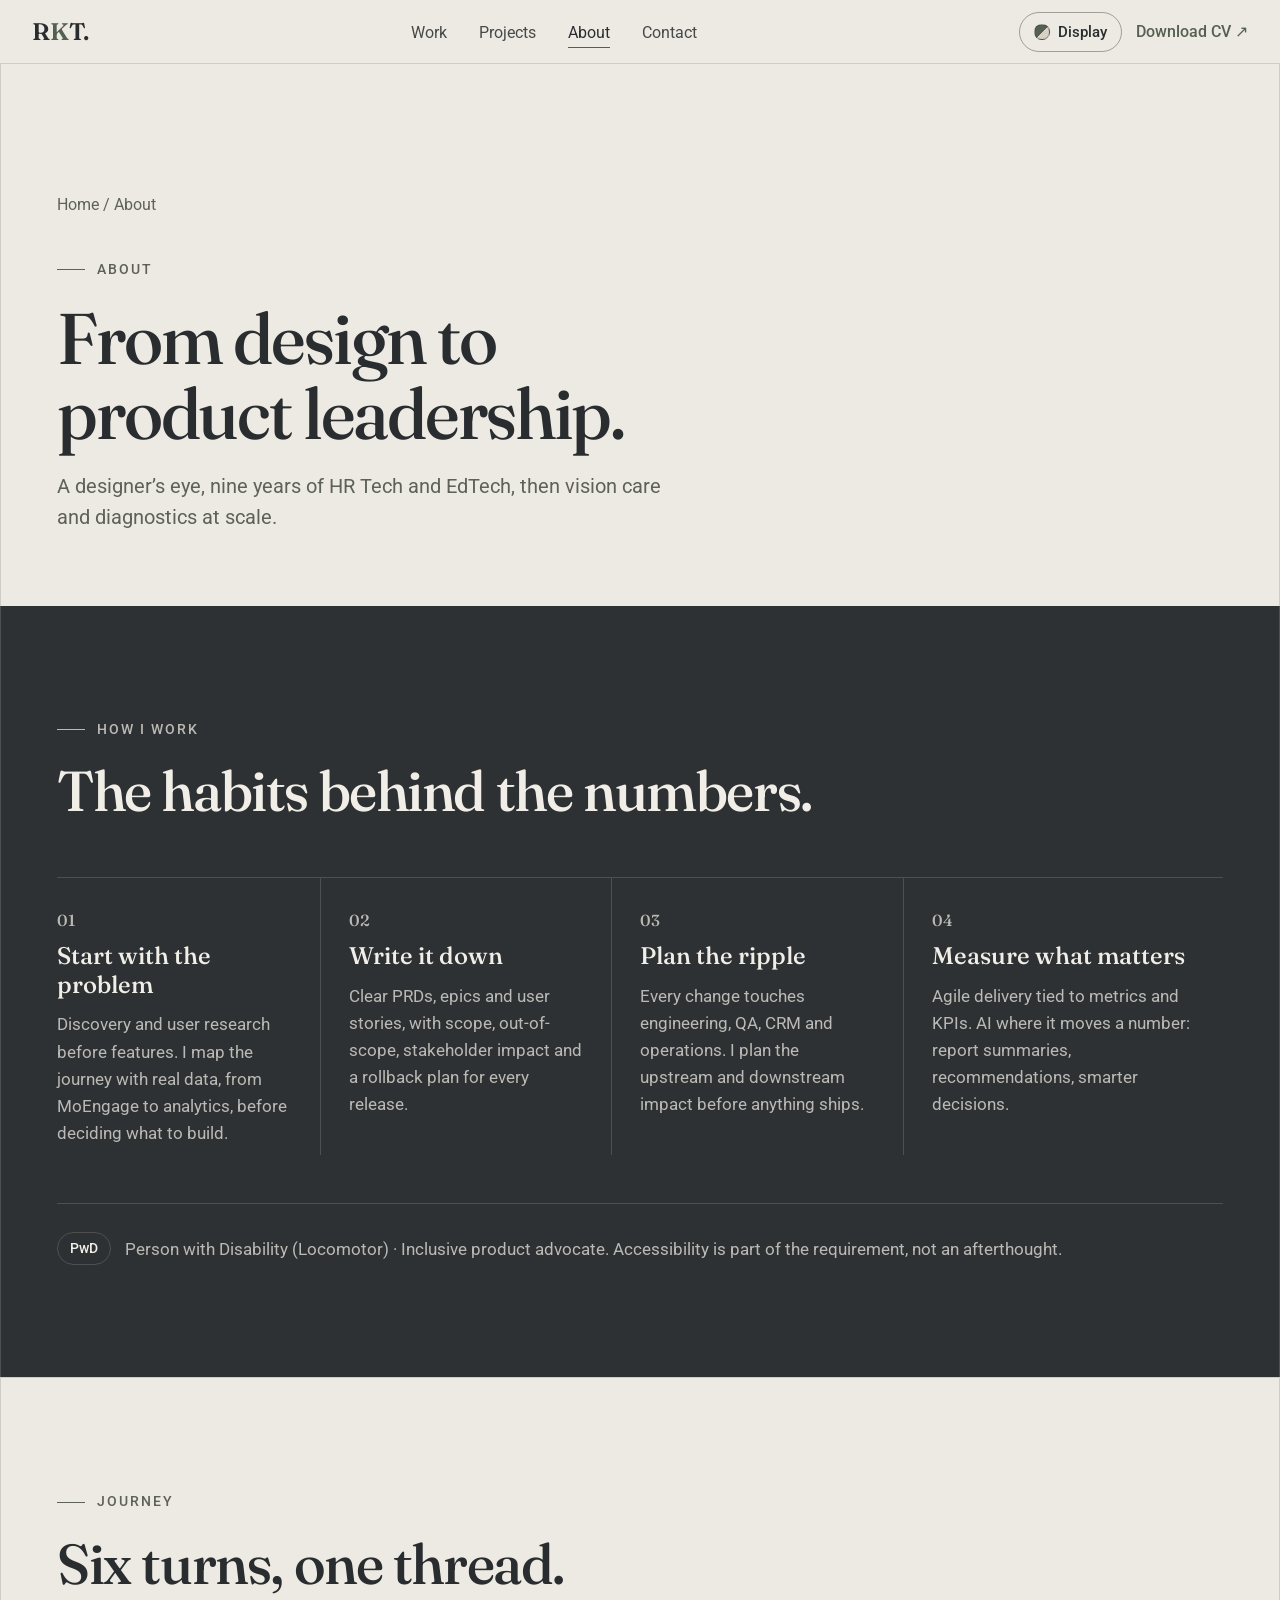
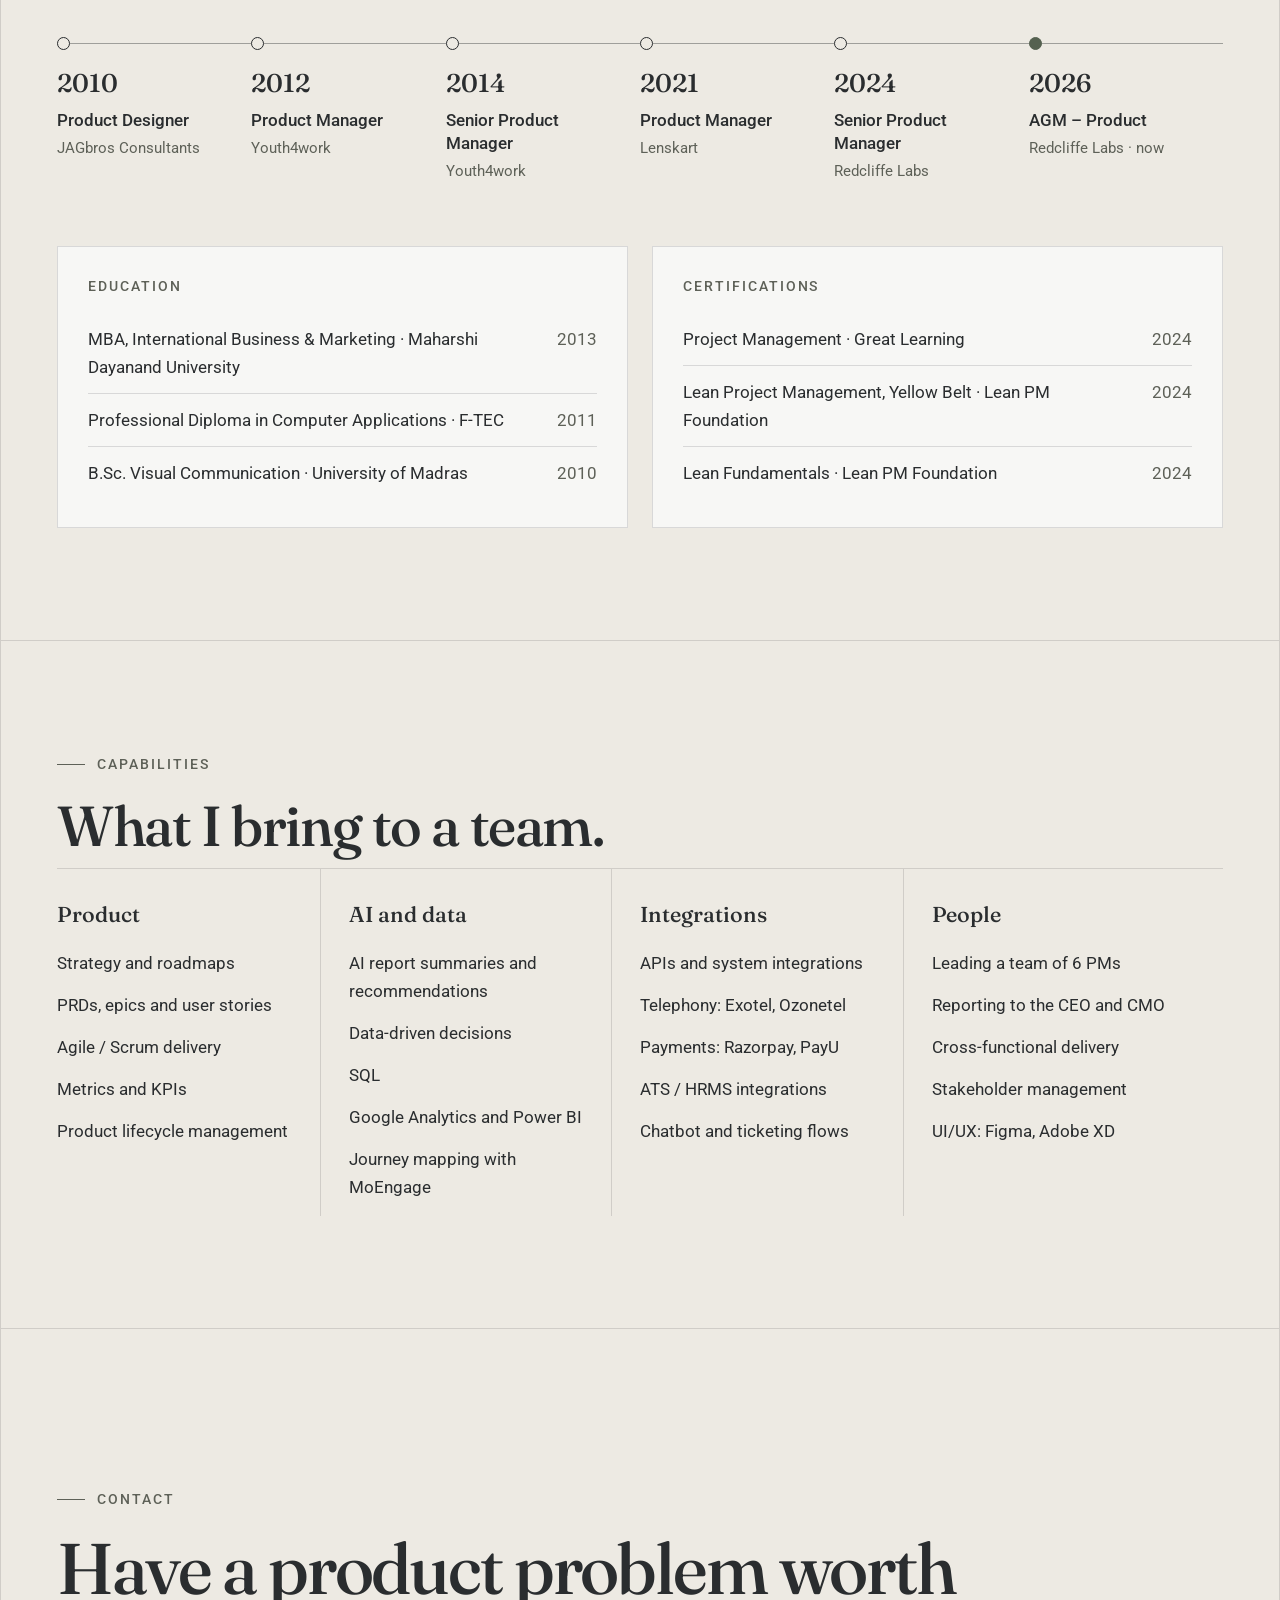
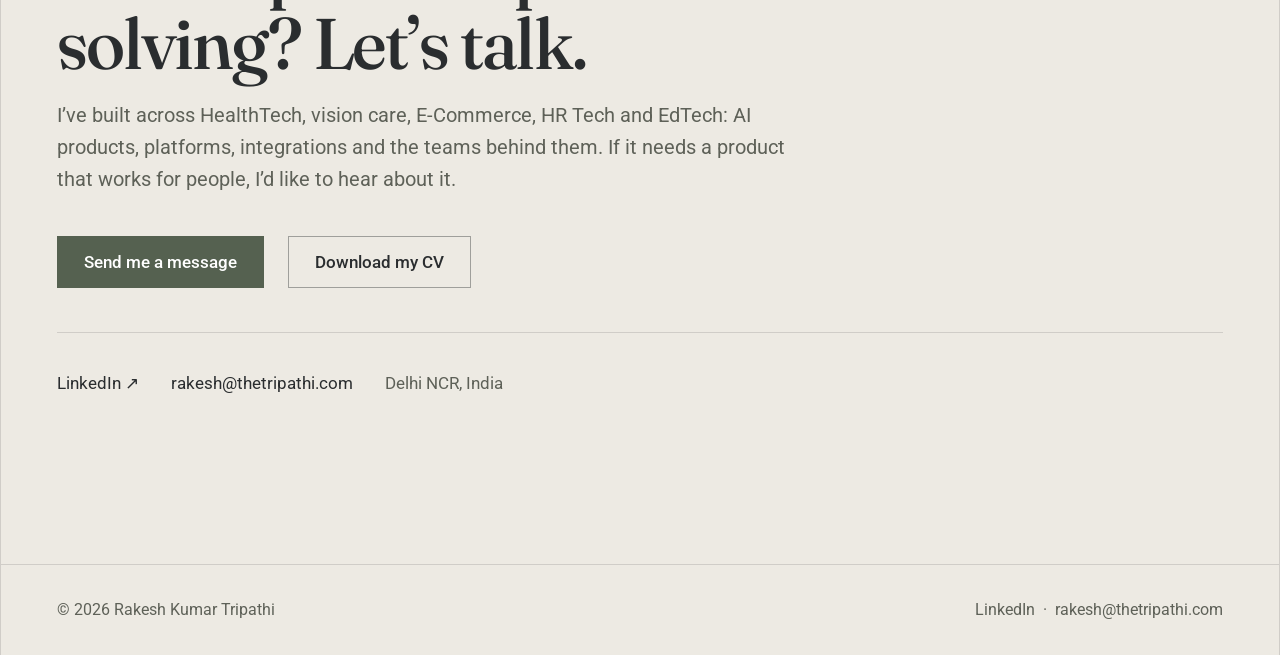
==== about/index.html @ 7df177f1 "Revamp site: new home, work, about, case studies, 404, share image, updated CV and events" ====
<!DOCTYPE html>
<html lang="en">
<head>
<meta charset="UTF-8">
<meta name="viewport" content="width=device-width, initial-scale=1.0, viewport-fit=cover">
<script>(function(){var d=document.documentElement,t='linen',s='m';try{if(!/(^|\.)thetripathi\.com$/.test(location.hostname)){var m=location.search.match(/[?&]theme=([a-z]+)/);t=(m&&m[1])||localStorage.getItem('rkt-theme')||t;}s=localStorage.getItem('rkt-text')||s;}catch(e){}d.setAttribute('data-theme',t);d.setAttribute('data-text',s);})();</script>
<title>About – journey, education and skills | Rakesh Kumar Tripathi</title>
<meta name="description" content="From product designer in 2010 to AGM – Product at Redcliffe Labs: how Rakesh Kumar Tripathi works, his journey, education, certifications and capabilities.">
<link rel="canonical" href="https://thetripathi.com/about/">
<meta name="robots" content="index, follow, max-snippet:-1, max-image-preview:large, max-video-preview:-1">
<link rel="sitemap" type="application/xml" href="/sitemap.xml">
<link rel="icon" href="/assets/img/favicon.svg" type="image/svg+xml">
<meta name="theme-color" content="#EDEAE3">
<meta property="og:type" content="profile">
<meta property="og:url" content="https://thetripathi.com/about/">
<meta property="og:site_name" content="Rakesh Kumar Tripathi">
<meta property="og:title" content="About – journey, education and skills | Rakesh Kumar Tripathi">
<meta property="og:description" content="From product designer in 2010 to AGM – Product at Redcliffe Labs: how Rakesh Kumar Tripathi works, his journey, education, certifications and capabilities.">
<meta property="og:image" content="https://thetripathi.com/assets/img/rakesh-tripathi-share.jpg">
<meta property="og:image:width" content="1200">
<meta property="og:image:height" content="630">
<meta property="og:image:alt" content="Rakesh Kumar Tripathi, AGM – Product at Redcliffe Labs. Complex problems, scalable products.">
<meta property="og:locale" content="en_IN">
<meta name="twitter:card" content="summary_large_image">
<meta name="twitter:title" content="About – journey, education and skills | Rakesh Kumar Tripathi">
<meta name="twitter:description" content="From product designer in 2010 to AGM – Product at Redcliffe Labs: how Rakesh Kumar Tripathi works, his journey, education, certifications and capabilities.">
<meta name="twitter:image" content="https://thetripathi.com/assets/img/rakesh-tripathi-share.jpg">
<script type="application/ld+json">
{
 "@context": "https://schema.org",
 "@graph": [
  {
   "@type": "ProfilePage",
   "url": "https://thetripathi.com/about/",
   "name": "About – Rakesh Kumar Tripathi",
   "mainEntity": {
    "@id": "https://thetripathi.com/#person"
   }
  },
  {
   "@type": "BreadcrumbList",
   "itemListElement": [
    {
     "@type": "ListItem",
     "position": 1,
     "name": "Home",
     "item": "https://thetripathi.com/"
    },
    {
     "@type": "ListItem",
     "position": 2,
     "name": "About",
     "item": "https://thetripathi.com/about/"
    }
   ]
  },
  {
   "@type": "Person",
   "@id": "https://thetripathi.com/#person",
   "name": "Rakesh Kumar Tripathi",
   "alternateName": "RKT",
   "url": "https://thetripathi.com/",
   "image": "https://thetripathi.com/assets/img/rakesh-tripathi-share.jpg",
   "jobTitle": "AGM - Product",
   "description": "AGM - Product with 16+ years building AI-powered products across HealthTech, MedTech, EdTech and E-Commerce.",
   "email": "rakesh@thetripathi.com",
   "nationality": "Indian",
   "worksFor": {
    "@type": "Organization",
    "name": "Redcliffe Labs",
    "url": "https://www.redcliffelabs.com"
   },
   "alumniOf": [
    {
     "@type": "Organization",
     "name": "Lenskart"
    },
    {
     "@type": "Organization",
     "name": "Youth4work"
    },
    {
     "@type": "Organization",
     "name": "JAGbros Consultants"
    },
    {
     "@type": "CollegeOrUniversity",
     "name": "Maharshi Dayanand University, Rohtak"
    },
    {
     "@type": "CollegeOrUniversity",
     "name": "University of Madras"
    }
   ],
   "sameAs": [
    "https://www.linkedin.com/in/thetripathi-rakesh/"
   ],
   "knowsAbout": [
    "Product Management",
    "Product Strategy",
    "HealthTech",
    "MedTech",
    "AI Products",
    "EdTech",
    "E-Commerce",
    "HR Tech",
    "Assessment Platforms",
    "CRM",
    "Telephony Integrations",
    "APIs and System Integrations",
    "Agile"
   ]
  }
 ]
}
</script>
<link rel="preconnect" href="https://fonts.googleapis.com">
<link rel="preconnect" href="https://fonts.gstatic.com" crossorigin>
<link href="https://fonts.googleapis.com/css2?family=Fraunces:opsz,wght@9..144,400;9..144,500;9..144,600&family=Roboto:wght@400;500&display=swap" rel="stylesheet">
<link rel="stylesheet" href="/assets/css/site.css">
<!-- Microsoft Clarity -->
<script>
  (function(c,l,a,r,i,t,y){c[a]=c[a]||function(){(c[a].q=c[a].q||[]).push(arguments)};
  t=l.createElement(r);t.async=1;t.src="https://www.clarity.ms/tag/"+i;
  y=l.getElementsByTagName(r)[0];y.parentNode.insertBefore(t,y);
  })(window,document,"clarity","script","w1kzer3l8j");
</script>
<!-- Google Analytics 4 -->
<script async src="https://www.googletagmanager.com/gtag/js?id=G-7L1ZDXTQH7"></script>
<script>
  window.dataLayer = window.dataLayer || [];
  function gtag(){dataLayer.push(arguments);}
  gtag('js', new Date());
  gtag('config', 'G-7L1ZDXTQH7', { site_version: 'v2' });
</script>
</head>
<body>
<a class="skip" href="#main">Skip to content</a>
<header class="nav"><div class="wrap">
  <a class="logo" href="/" aria-label="Rakesh Kumar Tripathi, home">R<span>K</span>T.</a>
  <nav aria-label="Main"><ul class="nav-links"><li><a href="/work/" data-nav="Work">Work</a></li><li><a href="/#projects" data-nav="Projects">Projects</a></li><li><a href="/about/" data-nav="About" aria-current="page">About</a></li><li><a href="#contact" data-nav="Contact">Contact</a></li></ul></nav>
  <div class="nav-right">
    <button type="button" class="disp-btn" id="disp-btn" aria-label="Display settings" aria-haspopup="dialog" aria-expanded="false" aria-controls="disp"><i aria-hidden="true"></i><span>Display</span></button>
    <button type="button" class="cv-link" data-open="cv">Download CV &#8599;</button>
    <button type="button" class="burger" id="burger" aria-label="Menu" aria-expanded="false" aria-controls="mnav"><span></span><span></span><span></span></button>
  </div>
</div></header>
<div class="disp" id="disp" role="dialog" aria-label="Display settings"><p class="dh">Colour theme</p><button type="button" class="topt" data-theme-pick="linen" aria-pressed="false" onclick="pickTheme('linen')"><span class="sw" aria-hidden="true" style="background:linear-gradient(90deg,#EDEAE3 0 25%,#D7D1C6 25% 50%,#8A937F 50% 75%,#3F4244 75%)"></span>Linen<em>recommended</em></button><button type="button" class="topt" data-theme-pick="ocean" aria-pressed="false" onclick="pickTheme('ocean')"><span class="sw" aria-hidden="true" style="background:linear-gradient(90deg,#D9D9D8 0 25%,#B1BBC8 25% 50%,#7C94B8 50% 75%,#2A4D88 75%)"></span>Ocean</button><button type="button" class="topt" data-theme-pick="cloud" aria-pressed="false" onclick="pickTheme('cloud')"><span class="sw" aria-hidden="true" style="background:linear-gradient(90deg,#E7E8E4 0 25%,#D3DFF2 25% 50%,#93A4C1 50% 75%,#18202B 75%)"></span>Cloud</button><button type="button" class="topt" data-theme-pick="holst" aria-pressed="false" onclick="pickTheme('holst')"><span class="sw" aria-hidden="true" style="background:linear-gradient(90deg,#F7F3EA 0 25%,#BDC9B8 25% 50%,#6D8C73 50% 75%,#314C3B 75%)"></span>Holst</button><button type="button" class="topt" data-theme-pick="classic" aria-pressed="false" onclick="pickTheme('classic')"><span class="sw" aria-hidden="true" style="background:linear-gradient(90deg,#F4F6FC 0 25%,#C9A84C 25% 50%,#1B3A8C 50% 75%,#0D1F4E 75%)"></span>Classic<em>old site</em></button><p class="dh">Text size</p><div class="seg" role="group" aria-label="Text size"><button type="button" class="a1" data-text-pick="m" aria-pressed="true" onclick="pickText('m')" aria-label="Standard text">A</button><button type="button" class="a2" data-text-pick="l" aria-pressed="false" onclick="pickText('l')" aria-label="Large text">A</button><button type="button" class="a3" data-text-pick="xl" aria-pressed="false" onclick="pickText('xl')" aria-label="Extra large text">A</button></div></div>
<div class="mnav" id="mnav"><a href="/work/" data-nav="Work (mobile)">Work</a><a href="/#projects" data-nav="Projects (mobile)">Projects</a><a href="/about/" data-nav="About (mobile)">About</a><a href="#contact" data-nav="Contact (mobile)">Contact</a><button type="button" class="cv-link" data-open="cv">Download CV &#8599;</button></div>
<main id="main">
<section class="page-head"><div class="wrap pad">
  <nav class="crumb" aria-label="Breadcrumb"><a href="/">Home</a> / About</nav>
  <div class="eyebrow" style="margin-top:40px">About</div><h1 class="display">From design to<br>product leadership.</h1>
  <p class="lede">A designer&rsquo;s eye, nine years of HR Tech and EdTech, then vision care and diagnostics at scale.</p>
</div></section>
<section class="how" aria-labelledby="how-h"><div class="wrap pad sec">
  <div class="eyebrow">How I work</div><h2 class="h2" id="how-h">The habits behind the numbers.</h2>
<div class="principles">
  <div class="principle reveal"><div class="n">01</div><h3>Start with the problem</h3><p>Discovery and user research before features. I map the journey with real data, from MoEngage to analytics, before deciding what to build.</p></div>
  <div class="principle reveal"><div class="n">02</div><h3>Write it down</h3><p>Clear PRDs, epics and user stories, with scope, out-of-scope, stakeholder impact and a rollback plan for every release.</p></div>
  <div class="principle reveal"><div class="n">03</div><h3>Plan the ripple</h3><p>Every change touches engineering, QA, CRM and operations. I plan the upstream and downstream impact before anything ships.</p></div>
  <div class="principle reveal"><div class="n">04</div><h3>Measure what matters</h3><p>Agile delivery tied to metrics and KPIs. AI where it moves a number: report summaries, recommendations, smarter decisions.</p></div>
</div>
<div class="how-note"><span class="pill">PwD</span>Person with Disability (Locomotor) &middot; Inclusive product advocate. Accessibility is part of the requirement, not an afterthought.</div>
</div></section>
<section id="journey" aria-labelledby="journey-h"><div class="wrap pad sec">
  <div class="eyebrow">Journey</div><h2 class="h2" id="journey-h" style="margin-bottom:40px">Six turns, one thread.</h2>
  <ol class="timeline">
    <li class="stop reveal"><div class="yr">2010</div><h3>Product Designer</h3><p>JAGbros Consultants</p></li>
    <li class="stop reveal"><div class="yr">2012</div><h3>Product Manager</h3><p>Youth4work</p></li>
    <li class="stop reveal"><div class="yr">2014</div><h3>Senior Product Manager</h3><p>Youth4work</p></li>
    <li class="stop reveal"><div class="yr">2021</div><h3>Product Manager</h3><p>Lenskart</p></li>
    <li class="stop reveal"><div class="yr">2024</div><h3>Senior Product Manager</h3><p>Redcliffe Labs</p></li>
    <li class="stop now reveal"><div class="yr">2026</div><h3>AGM &ndash; Product</h3><p>Redcliffe Labs &middot; now</p></li>
  </ol>
  <div class="learn">
    <div class="learn-box reveal"><h3>Education</h3><ul><li>MBA, International Business &amp; Marketing &middot; Maharshi Dayanand University<span>2013</span></li><li>Professional Diploma in Computer Applications &middot; F-TEC<span>2011</span></li><li>B.Sc. Visual Communication &middot; University of Madras<span>2010</span></li></ul></div>
    <div class="learn-box reveal"><h3>Certifications</h3><ul><li>Project Management &middot; Great Learning<span>2024</span></li><li>Lean Project Management, Yellow Belt &middot; Lean PM Foundation<span>2024</span></li><li>Lean Fundamentals &middot; Lean PM Foundation<span>2024</span></li></ul></div>
  </div>
</div></section>
<section id="capabilities" aria-labelledby="caps-h"><div class="wrap pad sec">
  <div class="eyebrow">Capabilities</div><h2 class="h2" id="caps-h">What I bring to a team.</h2>
  <div class="caps">
    <div class="capg reveal"><h3>Product</h3><ul><li>Strategy and roadmaps</li><li>PRDs, epics and user stories</li><li>Agile / Scrum delivery</li><li>Metrics and KPIs</li><li>Product lifecycle management</li></ul></div>
    <div class="capg reveal"><h3>AI and data</h3><ul><li>AI report summaries and recommendations</li><li>Data-driven decisions</li><li>SQL</li><li>Google Analytics and Power BI</li><li>Journey mapping with MoEngage</li></ul></div>
    <div class="capg reveal"><h3>Integrations</h3><ul><li>APIs and system integrations</li><li>Telephony: Exotel, Ozonetel</li><li>Payments: Razorpay, PayU</li><li>ATS / HRMS integrations</li><li>Chatbot and ticketing flows</li></ul></div>
    <div class="capg reveal"><h3>People</h3><ul><li>Leading a team of 6 PMs</li><li>Reporting to the CEO and CMO</li><li>Cross-functional delivery</li><li>Stakeholder management</li><li>UI/UX: Figma, Adobe XD</li></ul></div>
  </div>
</div></section>
<section id="contact" class="contact fold" aria-labelledby="contact-h"><div class="wrap pad sec">
  <div class="eyebrow">Contact</div>
  <h2 class="big" id="contact-h">Have a product problem worth solving? Let&rsquo;s talk.</h2>
  <p class="lede">I&rsquo;ve built across HealthTech, vision care, E-Commerce, HR Tech and EdTech: AI products, platforms, integrations and the teams behind them. If it needs a product that works for people, I&rsquo;d like to hear about it.</p>
  <div class="cta-row">
    <button type="button" class="btn btn-solid" data-open="contact">Send me a message</button>
    <button type="button" class="btn" data-open="cv">Download my CV</button>
  </div>
  <div class="contact-links">
    <a href="https://www.linkedin.com/in/thetripathi-rakesh/" target="_blank" rel="noopener" data-track="social_click|engagement|LinkedIn">LinkedIn &#8599;</a>
    <a href="mailto:rakesh@thetripathi.com" data-track="social_click|engagement|Email">rakesh@thetripathi.com</a>
    <span style="color:var(--muted);padding:8px 0">Delhi NCR, India</span>
  </div>
</div></section>
</main>
<footer class="foot"><div class="wrap pad">
  <span>&copy; <span data-year>2026</span> Rakesh Kumar Tripathi</span>
  <span><a href="https://www.linkedin.com/in/thetripathi-rakesh/" target="_blank" rel="noopener" data-track="social_click|engagement|LinkedIn">LinkedIn</a> &nbsp;·&nbsp; <a href="mailto:rakesh@thetripathi.com" data-track="social_click|engagement|Email">rakesh@thetripathi.com</a></span>
</div></footer>
<script src="/assets/js/site.js" defer></script>
</body>
</html>
---- assets/css/site.css ----
/* thetripathi.com · revamp 2026-11 (round 3) · one stylesheet for every page.
   Type scale follows big product sites: 18px body, huge headlines, nothing smaller than 14px.
   Themes: linen (default) · ocean · cloud · holst · classic. Text size: data-text="m|l|xl". */

html[data-theme="linen"],html:not([data-theme]){--bg:#EDEAE3;--surface:#F7F7F5;--panel:#D7D1C6;--ink:#2A2D2F;--muted:#5E6158;--line:rgba(42,45,47,.15);--line-strong:rgba(42,45,47,.4);--accent:#556150;--on-accent:#FFFFFF;--deep:#2E3133;--on-deep:#F1EEE7;--on-deep-muted:rgba(241,238,231,.72);--deep-line:rgba(241,238,231,.16);--tint:#3F4244;--tint-op:0;--gray:1}
html[data-theme="ocean"]{--bg:#EEF0F2;--surface:#FFFFFF;--panel:#B1BBC8;--ink:#1B2A44;--muted:#4F5E75;--line:rgba(27,42,68,.15);--line-strong:rgba(27,42,68,.4);--accent:#2A4D88;--on-accent:#FFFFFF;--deep:#1E3866;--on-deep:#EEF0F2;--on-deep-muted:rgba(238,240,242,.74);--deep-line:rgba(238,240,242,.18);--tint:#2A4D88;--tint-op:.38;--gray:.85}
html[data-theme="cloud"]{--bg:#E7E8E4;--surface:#F4F5F2;--panel:#D3DFF2;--ink:#18202B;--muted:#53575C;--line:rgba(24,32,43,.15);--line-strong:rgba(24,32,43,.4);--accent:#3D4F70;--on-accent:#FFFFFF;--deep:#18202B;--on-deep:#E7E8E4;--on-deep-muted:rgba(231,232,228,.72);--deep-line:rgba(231,232,228,.16);--tint:#93A4C1;--tint-op:.35;--gray:.8}
html[data-theme="holst"]{--bg:#F7F3EA;--surface:#FFFFFF;--panel:#BDC9B8;--ink:#22332A;--muted:#55635A;--line:rgba(34,51,42,.15);--line-strong:rgba(34,51,42,.4);--accent:#314C3B;--on-accent:#FFFFFF;--deep:#314C3B;--on-deep:#F7F3EA;--on-deep-muted:rgba(247,243,234,.74);--deep-line:rgba(247,243,234,.18);--tint:#4C6B55;--tint-op:.32;--gray:.85}
html[data-theme="classic"]{--bg:#F4F6FC;--surface:#FFFFFF;--panel:#D6DDEF;--ink:#1A2340;--muted:#55627F;--line:rgba(26,35,64,.14);--line-strong:rgba(26,35,64,.38);--accent:#1B3A8C;--on-accent:#FFFFFF;--deep:#0D1F4E;--on-deep:#F4F6FC;--on-deep-muted:rgba(244,246,252,.74);--deep-line:rgba(244,246,252,.16);--tint:#1B3A8C;--tint-op:0;--gray:0}

html{font-size:100%;scroll-behavior:smooth;-webkit-text-size-adjust:100%}
html[data-text="l"]{font-size:112.5%}
html[data-text="xl"]{font-size:125%}
*,*::before,*::after{box-sizing:border-box;margin:0;padding:0}
body{font:400 1.125rem/1.65 'Roboto',system-ui,sans-serif;background:var(--bg);color:var(--ink);-webkit-font-smoothing:antialiased;overflow-x:hidden}
img{max-width:100%;display:block}
a{color:inherit}
:focus-visible{outline:3px solid var(--accent);outline-offset:3px}
.sr{position:absolute!important;width:1px;height:1px;overflow:hidden;clip:rect(0 0 0 0);white-space:nowrap}
.skip{position:absolute;left:-999px;top:8px;background:var(--surface);color:var(--ink);padding:10px 14px;z-index:9999;font-weight:500}
.skip:focus{left:8px}
.wrap{max-width:1280px;margin:0 auto;border-left:1px solid var(--line);border-right:1px solid var(--line)}
.pad{padding-left:56px;padding-right:56px}
.eyebrow{display:flex;align-items:center;gap:12px;font-size:.875rem;font-weight:500;letter-spacing:.14em;text-transform:uppercase;color:var(--muted);margin-bottom:20px}
.eyebrow::before{content:'';width:28px;height:1px;background:currentColor}
.display{font:500 clamp(2.6rem,5.6vw,5rem)/1.04 'Fraunces',Georgia,serif;letter-spacing:-.03em}
.h2{font:500 clamp(2.2rem,4.4vw,3.8rem)/1.06 'Fraunces',Georgia,serif;letter-spacing:-.025em}
.lede{font-size:clamp(1.15rem,1.6vw,1.375rem);line-height:1.55;color:var(--muted);max-width:640px;margin-top:20px}
section{border-top:1px solid var(--line)}
section[id]{scroll-margin-top:64px}
.sec{padding-top:112px;padding-bottom:112px}

/* Page-by-page folds on larger screens: each showcase fills the screen and the page settles on it gently. */
@media (min-width:1025px) and (min-height:640px){
  html.snap{scroll-snap-type:y proximity}
  .fold{min-height:calc(100svh - 64px);display:flex;flex-direction:column;justify-content:center;scroll-snap-align:start}
  .fold>.wrap{width:100%;flex:1;display:flex;flex-direction:column;justify-content:center}
}

/* ── Menu ── */
.nav{position:fixed;top:0;left:0;right:0;z-index:200;height:64px;background:var(--bg);border-bottom:1px solid var(--line)}
.nav .wrap{height:100%;display:flex;align-items:center;justify-content:space-between;gap:16px;padding:0 32px;border:0}
.logo{font:600 1.5rem 'Fraunces',Georgia,serif;text-decoration:none;color:var(--ink);letter-spacing:-.01em}
.logo span{color:var(--accent)}
.nav-links{display:flex;gap:32px;list-style:none}
.nav-links a{text-decoration:none;font-size:1rem;opacity:.85;position:relative;padding:8px 0}
.nav-links a:hover,.nav-links a[aria-current="page"]{opacity:1}
.nav-links a[aria-current="page"]::after,.nav-links a:hover::after{transform:scaleX(1)}
.nav-links a::after{content:'';position:absolute;left:0;right:0;bottom:2px;height:1px;background:var(--accent);transform:scaleX(0);transition:transform .2s}
.nav-right{display:flex;align-items:center;gap:14px}
.cv-link{color:var(--accent);text-decoration:none;font:500 1rem 'Roboto',sans-serif;white-space:nowrap;background:none;border:0;cursor:pointer;padding:8px 0}
.cv-link:hover{text-decoration:underline;text-underline-offset:4px}
.disp-btn{display:inline-flex;align-items:center;gap:8px;background:transparent;border:1px solid var(--line-strong);color:var(--ink);border-radius:999px;padding:8px 14px;font:500 .9375rem 'Roboto',sans-serif;cursor:pointer;min-height:40px}
.disp-btn i{width:16px;height:16px;border-radius:50%;background:linear-gradient(135deg,var(--accent) 50%,var(--panel) 50%);border:1px solid var(--line-strong)}
.burger{display:none;width:44px;height:44px;background:none;border:0;cursor:pointer;flex-direction:column;justify-content:center;gap:5px;align-items:center}
.burger span{display:block;width:22px;height:2px;background:var(--ink);transition:transform .2s,opacity .2s}
.burger[aria-expanded="true"] span:nth-child(1){transform:translateY(7px) rotate(45deg)}
.burger[aria-expanded="true"] span:nth-child(2){opacity:0}
.burger[aria-expanded="true"] span:nth-child(3){transform:translateY(-7px) rotate(-45deg)}
.mnav{position:fixed;top:64px;left:0;right:0;z-index:199;background:var(--bg);border-bottom:1px solid var(--line);padding:8px 20px 20px;display:none;flex-direction:column}
.mnav.open{display:flex}
.mnav a,.mnav button{display:block;text-align:left;padding:16px 0;border:0;border-bottom:1px solid var(--line);background:none;font:400 1.25rem 'Roboto',sans-serif;color:var(--ink);text-decoration:none;cursor:pointer}
.mnav .cv-link{color:var(--accent);font-weight:500;border-bottom:0}

/* ── Display panel (theme · text size · vibration · read aloud) ── */
.disp{position:fixed;top:64px;right:20px;width:320px;max-width:calc(100vw - 24px);max-height:calc(100svh - 80px);overflow:auto;background:var(--surface);border:1px solid var(--line-strong);border-radius:12px;box-shadow:0 20px 44px rgba(0,0,0,.16);padding:14px;display:none;z-index:300}
.disp.open{display:block}
.disp .dh{font-size:.875rem;font-weight:500;letter-spacing:.1em;text-transform:uppercase;color:var(--muted);margin:10px 6px 8px}
.disp .dh:first-child{margin-top:2px}
.topt{display:flex;align-items:center;gap:12px;width:100%;background:none;border:1px solid transparent;border-radius:8px;padding:9px 8px;cursor:pointer;color:var(--ink);font:400 1rem 'Roboto',sans-serif;text-align:left;min-height:44px}
.topt:hover{background:var(--bg)}
.topt[aria-pressed="true"]{border-color:var(--line-strong);font-weight:500}
.topt em{font-style:normal;font-size:.875rem;color:var(--muted);margin-left:auto}
.sw{flex:0 0 64px;height:22px;border-radius:5px;border:1px solid rgba(0,0,0,.12)}
.seg{display:flex;gap:6px;padding:0 6px}
.seg button{flex:1;min-height:44px;border:1px solid var(--line-strong);background:none;color:var(--ink);cursor:pointer;font-family:'Roboto',sans-serif;border-radius:8px}
.seg button[aria-pressed="true"]{background:var(--accent);border-color:var(--accent);color:var(--on-accent)}
.seg .a1{font-size:.95rem}.seg .a2{font-size:1.1rem}.seg .a3{font-size:1.3rem}

/* ── Buttons ── */
.link-cta{color:var(--accent);text-decoration:none;font-weight:500;font-size:1.125rem;border-bottom:1.5px solid currentColor;padding:8px 0 5px;display:inline-block}
.link-cta:hover{opacity:.78}
.btn{display:inline-flex;align-items:center;justify-content:center;gap:8px;min-height:52px;padding:14px 26px;border:1px solid var(--line-strong);background:transparent;color:var(--ink);font:500 1.0625rem 'Roboto',sans-serif;cursor:pointer;text-decoration:none}
.btn:hover{background:var(--surface)}
.btn-solid{background:var(--accent);border-color:var(--accent);color:var(--on-accent)}
.btn-solid:hover{background:var(--accent);opacity:.9}

/* ── First screen ── */
.hero{padding-top:64px;border-top:0}
.hero .wrap{display:grid;grid-template-columns:56px minmax(0,1fr) minmax(320px,40%);min-height:min(calc(100svh - 64px),760px)}
.rail{border-right:1px solid var(--line);display:flex;flex-direction:column;justify-content:space-between;align-items:center;padding:28px 0}
.rail span{writing-mode:vertical-rl;transform:rotate(180deg);font-size:.875rem;letter-spacing:.16em;text-transform:uppercase;color:var(--muted)}
.hero-main{display:flex;flex-direction:column;border-right:1px solid var(--line);min-width:0}
.stats{display:flex;gap:12px;padding:32px 44px 12px}
.stat{border:1px solid var(--line-strong);padding:16px 20px 14px;min-width:140px}
.stat b{display:block;font:500 2.4rem/1 'Fraunces',Georgia,serif;letter-spacing:-.02em;font-variant-numeric:tabular-nums}
.stat small{display:block;margin-top:8px;font-size:.9375rem}
.stats-note{padding:0 44px 22px;font-size:.875rem;color:var(--muted);border-bottom:1px solid var(--line)}
.hero-copy{padding:40px 44px 44px;flex:1;display:flex;flex-direction:column;justify-content:center}
.h1{font:500 clamp(2.8rem,6vw,5.6rem)/1 'Fraunces',Georgia,serif;letter-spacing:-.03em}
.h1 .by{display:block;font:400 clamp(1.1rem,1.6vw,1.3rem)/1.5 'Roboto',sans-serif;letter-spacing:0;margin-top:24px}
.domains{margin-top:8px;font-size:1rem;color:var(--muted)}
.cta-row{display:flex;gap:24px;align-items:center;flex-wrap:wrap;margin-top:32px}
.pwd{display:flex;align-items:center;gap:12px;margin-top:32px;font-size:1rem;color:var(--muted)}
.pill{border:1px solid var(--line-strong);border-radius:999px;padding:4px 12px;font-weight:500;color:var(--ink);font-size:.875rem;white-space:nowrap}
.photo{position:relative;background:var(--panel);overflow:hidden;isolation:isolate;min-height:440px}
.photo img,.photo .tint{position:absolute;inset:0;width:100%;height:100%;object-fit:cover;object-position:center 12%;
  -webkit-mask:url(/assets/img/rakesh-portrait-mask.png) center 12%/cover no-repeat;mask:url(/assets/img/rakesh-portrait-mask.png) center 12%/cover no-repeat}
.photo img{filter:grayscale(var(--gray)) contrast(1.04)}
.photo .tint{background:var(--tint);mix-blend-mode:color;opacity:var(--tint-op)}

/* ── Big numbers fold ── */
.numbers .intro{max-width:880px}
.nums{display:grid;grid-template-columns:repeat(4,1fr);margin-top:64px;border-top:1px solid var(--line)}
.num-item{padding:36px 28px 8px 0;border-right:1px solid var(--line);margin-right:28px}
.num-item:last-child{border-right:0;margin-right:0}
.num-item b{display:block;font:500 clamp(3rem,6.4vw,5.8rem)/.95 'Fraunces',Georgia,serif;letter-spacing:-.04em;font-variant-numeric:tabular-nums}
.num-item p{margin-top:16px;font-size:1.0625rem;line-height:1.5;color:var(--muted)}
.num-item p strong{color:var(--ink);font-weight:500;display:block;font-size:1.125rem}

/* ── Featured case study fold ── */
.feature .wrap{display:grid;grid-template-columns:1fr 1fr}
.feature-copy{padding:96px 56px;display:flex;flex-direction:column;justify-content:center;border-right:1px solid var(--line)}
.feature.flip .feature-copy{order:2;border-right:0;border-left:1px solid var(--line)}
.feature-copy p.sum{font-size:clamp(1.15rem,1.5vw,1.3rem);line-height:1.6;color:var(--muted);margin-top:22px;max-width:560px}
.feature-metrics{display:flex;gap:40px;margin-top:36px;flex-wrap:wrap}
.feature-metrics b{display:block;font:500 2.6rem/1 'Fraunces',Georgia,serif;letter-spacing:-.02em;font-variant-numeric:tabular-nums}
.feature-metrics span{display:block;font-size:.9375rem;color:var(--muted);margin-top:8px}
.feature-copy .cta-row{margin-top:40px}
.feature-art{position:relative;background:var(--panel);display:flex;flex-direction:column;justify-content:flex-end;padding:56px;overflow:hidden;min-height:420px}
.feature-art::before{content:'';position:absolute;inset:0;background-image:linear-gradient(var(--line) 1px,transparent 1px),linear-gradient(90deg,var(--line) 1px,transparent 1px);background-size:56px 56px;opacity:.9}
.feature-art .big{position:relative;font:500 clamp(5rem,14vw,12rem)/.85 'Fraunces',Georgia,serif;letter-spacing:-.05em;color:var(--ink);font-variant-numeric:tabular-nums}
.feature-art .cap{position:relative;font-size:1.125rem;margin-top:18px;max-width:340px}
.feature-art .tagline{position:absolute;top:40px;left:56px;right:56px;font-size:.875rem;letter-spacing:.14em;text-transform:uppercase;color:var(--ink);opacity:.7}

/* ── Cards (more work · all work) ── */
.sec-head{display:flex;justify-content:space-between;align-items:flex-end;gap:24px;flex-wrap:wrap;margin-bottom:52px}
.cards{display:grid;grid-template-columns:repeat(2,1fr);gap:24px}
.card{display:flex;flex-direction:column;background:var(--surface);border:1px solid var(--line);padding:36px 34px 30px;text-decoration:none;color:var(--ink);transition:transform .25s,border-color .25s,box-shadow .25s;min-height:320px}
.card:hover{transform:translateY(-4px);border-color:var(--line-strong);box-shadow:0 18px 36px rgba(0,0,0,.07)}
.card-top{display:flex;justify-content:space-between;gap:12px;font-size:.875rem;letter-spacing:.08em;text-transform:uppercase;color:var(--muted)}
.card h3{font:500 clamp(1.6rem,2.4vw,2.1rem)/1.12 'Fraunces',Georgia,serif;letter-spacing:-.015em;margin-top:20px}
.card .role{font-size:1rem;color:var(--muted);margin-top:8px}
.card p{margin-top:16px;font-size:1.0625rem;line-height:1.6}
.card .tags{display:flex;flex-wrap:wrap;gap:8px;margin-top:20px}
.tag{font-size:.875rem;border:1px solid var(--line-strong);border-radius:999px;padding:4px 12px}
.card .more{margin-top:auto;padding-top:24px;color:var(--accent);font-weight:500;font-size:1.0625rem}
.card:hover .more{text-decoration:underline;text-underline-offset:4px}

/* ── Projects ── */
.projects{display:grid;grid-template-columns:repeat(3,1fr);gap:0;border-top:1px solid var(--line);border-left:1px solid var(--line)}
.project{display:flex;flex-direction:column;padding:32px 30px 28px;border-right:1px solid var(--line);border-bottom:1px solid var(--line);text-decoration:none;color:var(--ink);min-height:300px;transition:background .2s}
.project:hover{background:var(--surface)}
.project .where{font-size:.875rem;letter-spacing:.08em;text-transform:uppercase;color:var(--muted)}
.project h3{font:500 1.6rem/1.15 'Fraunces',Georgia,serif;letter-spacing:-.01em;margin-top:14px}
.project .out{font:500 2.6rem/1 'Fraunces',Georgia,serif;letter-spacing:-.03em;margin-top:auto;padding-top:24px;font-variant-numeric:tabular-nums}
.project .out-l{font-size:1rem;color:var(--muted);margin-top:8px}
.project .go{margin-top:18px;color:var(--accent);font-weight:500;font-size:1rem}
.project:hover .go{text-decoration:underline;text-underline-offset:4px}

/* ── About teaser + How I work (dark band) ── */
.how{background:var(--deep);color:var(--on-deep);border-top:0}
.how .wrap{border-color:var(--deep-line)}
.how .eyebrow,.how .lede{color:var(--on-deep-muted)}
.how .link-cta{color:var(--on-deep)}
.principles{display:grid;grid-template-columns:repeat(4,1fr);margin-top:56px;border-top:1px solid var(--deep-line)}
.principle{padding:32px 28px 8px 0;border-right:1px solid var(--deep-line);margin-right:28px}
.principle:last-child{border-right:0;margin-right:0}
.principle .n{font:500 1rem 'Fraunces',Georgia,serif;color:var(--on-deep-muted)}
.principle h3{font:500 1.5rem/1.2 'Fraunces',Georgia,serif;margin-top:12px}
.principle p{font-size:1.0625rem;color:var(--on-deep-muted);margin-top:12px;line-height:1.6}
.how-note{margin-top:48px;padding-top:28px;border-top:1px solid var(--deep-line);display:flex;gap:14px;align-items:center;flex-wrap:wrap;color:var(--on-deep-muted);font-size:1.0625rem}
.how-note .pill{color:var(--on-deep);border-color:var(--deep-line)}
.how .cta-row{margin-top:48px}

/* ── Journey ── */
.timeline{list-style:none;display:grid;grid-template-columns:repeat(6,1fr);position:relative;margin-top:16px}
.timeline::before{content:'';position:absolute;left:0;right:0;top:10px;height:1px;background:var(--line-strong)}
.stop{position:relative;padding:38px 18px 0 0}
.stop::before{content:'';position:absolute;left:0;top:4px;width:13px;height:13px;border-radius:50%;background:var(--bg);border:1.5px solid var(--ink)}
.stop.now::before{background:var(--accent);border-color:var(--accent)}
.stop .yr{font:500 1.6rem/1 'Fraunces',Georgia,serif;font-variant-numeric:tabular-nums}
.stop h3{font-size:1.0625rem;font-weight:500;margin-top:12px;line-height:1.35}
.stop p{font-size:.9375rem;color:var(--muted);margin-top:6px;line-height:1.45}
.learn{display:grid;grid-template-columns:1fr 1fr;gap:24px;margin-top:64px}
.learn-box{border:1px solid var(--line);background:var(--surface);padding:28px 30px}
.learn-box h3{font-size:.875rem;letter-spacing:.14em;text-transform:uppercase;color:var(--muted);font-weight:500;margin-bottom:14px}
.learn-box li{list-style:none;padding:12px 0;border-top:1px solid var(--line);font-size:1.0625rem;display:flex;justify-content:space-between;gap:16px}
.learn-box li:first-of-type{border-top:0}
.learn-box li span{color:var(--muted);white-space:nowrap;font-variant-numeric:tabular-nums}

/* ── Capabilities ── */
.caps{display:grid;grid-template-columns:repeat(4,1fr);border-top:1px solid var(--line);margin-top:12px}
.capg{padding:32px 28px 8px 0;border-right:1px solid var(--line);margin-right:28px}
.capg:last-child{border-right:0;margin-right:0}
.capg h3{font:500 1.35rem 'Fraunces',Georgia,serif;margin-bottom:14px}
.capg li{list-style:none;font-size:1.0625rem;padding:7px 0}

/* ── Page header (Work, About) ── */
.page-head{padding-top:64px;border-top:0}
.page-head .wrap{padding-top:96px;padding-bottom:72px}
.crumb{font-size:1rem;color:var(--muted);padding-top:32px}
.crumb a{color:var(--muted);text-decoration:none}
.crumb a:hover{color:var(--ink);text-decoration:underline}

/* ── Contact ── */
.contact .big{font:500 clamp(2.4rem,5.6vw,4.8rem)/1.04 'Fraunces',Georgia,serif;letter-spacing:-.03em;max-width:900px}
.contact .cta-row{margin-top:40px}
.contact-links{display:flex;gap:32px;flex-wrap:wrap;margin-top:44px;padding-top:28px;border-top:1px solid var(--line);font-size:1.0625rem}
.contact-links a{text-decoration:none;color:var(--ink);padding:8px 0}
.contact-links a:hover{text-decoration:underline;text-underline-offset:4px}

/* ── Footer ── */
.foot{border-top:1px solid var(--line)}
.foot .wrap{display:flex;justify-content:space-between;gap:16px;flex-wrap:wrap;padding-top:32px;padding-bottom:32px;font-size:1rem;color:var(--muted)}
.foot a{color:var(--muted);text-decoration:none;padding:8px 0}
.foot a:hover{color:var(--ink)}

/* ── Case-study page ── */
.case-hero{padding-top:64px;border-top:0}
.case-hero h1{font:500 clamp(2.4rem,5.2vw,4.4rem)/1.04 'Fraunces',Georgia,serif;letter-spacing:-.025em;max-width:1000px;margin-top:20px}
.case-meta{margin-top:20px;color:var(--muted);font-size:1.125rem;padding-bottom:48px}
.metrics{display:grid;grid-template-columns:repeat(4,1fr);border-top:1px solid var(--line)}
.metric{padding:32px 32px 30px;border-right:1px solid var(--line)}
.metric:last-child{border-right:0}
.metric b{display:block;font:500 clamp(2.4rem,4vw,3.4rem)/1 'Fraunces',Georgia,serif;letter-spacing:-.025em;font-variant-numeric:tabular-nums}
.metric span{display:block;margin-top:10px;font-size:1rem;color:var(--muted)}
.prose{max-width:760px;padding-top:72px;padding-bottom:88px}
.prose h2{font:500 clamp(1.8rem,2.6vw,2.3rem)/1.15 'Fraunces',Georgia,serif;letter-spacing:-.015em;margin:56px 0 18px}
.prose h2:first-child{margin-top:0}
.prose p{margin:0 0 18px;font-size:1.1875rem;line-height:1.8}
.prose ul{margin:0 0 20px}
.prose li{list-style:none;position:relative;padding:14px 0 14px 26px;border-top:1px solid var(--line);font-size:1.125rem;line-height:1.7}
.prose li::before{content:'';position:absolute;left:0;top:28px;width:10px;height:1px;background:var(--ink)}
.prose strong{font-weight:500}
.prose .detail-quote{font:400 clamp(1.4rem,2.2vw,1.8rem)/1.4 'Fraunces',Georgia,serif;border-left:3px solid var(--accent);padding:6px 0 6px 26px;margin:36px 0}
.next-case{display:flex;justify-content:space-between;align-items:center;gap:16px;flex-wrap:wrap;padding-top:40px;padding-bottom:40px}
.next-case a{text-decoration:none}
.next-case .label{font-size:.875rem;letter-spacing:.14em;text-transform:uppercase;color:var(--muted)}
.next-case .title{font:500 1.6rem/1.2 'Fraunces',Georgia,serif;margin-top:6px;display:block}
.next-case a:hover .title{text-decoration:underline;text-underline-offset:5px}

/* ── Pop-up forms ── */
.modal-overlay{position:fixed;inset:0;background:rgba(0,0,0,.5);display:flex;align-items:center;justify-content:center;padding:16px;z-index:999999;visibility:hidden;opacity:0;pointer-events:none;transition:opacity .2s}
.modal-overlay.open{visibility:visible;opacity:1;pointer-events:all}
.modal{background:var(--surface);color:var(--ink);width:100%;max-width:480px;max-height:92svh;overflow:auto;padding:36px 30px 30px;position:relative;border:1px solid var(--line-strong)}
.modal h3{font:500 1.9rem 'Fraunces',Georgia,serif}
.modal-head p{color:var(--muted);font-size:1.0625rem;margin-top:8px}
.modal-close{position:absolute;top:8px;right:8px;width:44px;height:44px;border:0;background:none;font-size:1.2rem;cursor:pointer;color:var(--ink)}
.form-field{margin-top:18px}
.form-field label{display:block;font-size:1rem;font-weight:500;margin-bottom:8px}
.form-field input,.form-field textarea,.form-field select{width:100%;font:400 1.0625rem 'Roboto',sans-serif;padding:13px 14px;border:1px solid var(--line-strong);background:var(--bg);color:var(--ink);border-radius:0;min-height:50px}
.form-field textarea{min-height:120px;resize:vertical}
.btn-submit{width:100%;margin-top:24px;min-height:54px;border:0;background:var(--accent);color:var(--on-accent);font:500 1.0625rem 'Roboto',sans-serif;cursor:pointer}
.btn-submit:disabled{opacity:.6;cursor:wait}
.form-success{display:none;text-align:center;padding:12px 0}
.ty-check{width:56px;height:56px;border-radius:50%;margin:0 auto 16px;display:flex;align-items:center;justify-content:center;background:var(--accent);color:var(--on-accent);font-size:1.5rem}
.ty-title{font:500 1.7rem 'Fraunces',Georgia,serif}
.ty-sub{color:var(--muted);font-size:1.0625rem;margin-top:12px;line-height:1.6}
.ty-cv{margin-top:20px}
.hp{position:absolute;left:-9999px;width:1px;height:1px;overflow:hidden}

/* ── Reveal on scroll ── */
.reveal{opacity:0;transform:translateY(24px);transition:opacity .7s ease,transform .7s ease}
.reveal.in{opacity:1;transform:none}

/* ── Tablet ── */
@media (max-width:1024px){
  .pad{padding-left:36px;padding-right:36px}
  .sec{padding-top:88px;padding-bottom:88px}
  .hero .wrap{grid-template-columns:minmax(0,1fr) minmax(280px,42%)}
  .rail{display:none}
  .stats{padding:28px 32px 10px;gap:8px}.stat{flex:1;min-width:0;padding:12px 12px 10px}.stat b{font-size:1.9rem}
  .stats-note{padding:0 32px 18px}.hero-copy{padding:32px}
  .nums{grid-template-columns:repeat(2,1fr)}
  .num-item:nth-child(2){border-right:0;margin-right:0}
  .num-item{padding-bottom:28px}
  .feature .wrap{grid-template-columns:1fr}
  .feature-copy,.feature.flip .feature-copy{order:0;padding:72px 36px 48px;border:0}
  .feature-art{min-height:340px;padding:40px 36px}
  .feature-art .tagline{left:36px;right:36px}
  .projects{grid-template-columns:repeat(2,1fr)}
  .principles,.caps{grid-template-columns:repeat(2,1fr)}
  .principle:nth-child(2),.capg:nth-child(2){border-right:0;margin-right:0}
  .principle,.capg{padding-bottom:28px}
  .timeline{grid-template-columns:repeat(3,1fr);row-gap:40px}
  .timeline::before{display:none}
  .metrics{grid-template-columns:repeat(2,1fr)}
  .metric:nth-child(2){border-right:0}
  .metric:nth-child(-n+2){border-bottom:1px solid var(--line)}
}
@media (max-width:900px){
  .nav-links,.nav-right .cv-link{display:none}
  .burger{display:flex}
  .nav .wrap{padding:0 12px 0 20px}
  .disp{right:12px}
}
/* ── Phone ── */
@media (max-width:680px){
  body{font-size:1.0625rem}
  .wrap{border-left:0;border-right:0}
  .pad{padding-left:22px;padding-right:22px}
  .sec{padding-top:72px;padding-bottom:72px}
  .hero .wrap{grid-template-columns:1fr;min-height:0}
  .hero-main{border-right:0}
  .hero-copy{order:-1;padding:32px 22px 8px}
  .h1{font-size:clamp(2.4rem,11vw,3.1rem)}
  .h1 .by{margin-top:16px;font-size:1.0625rem}
  .cta-row{margin-top:26px;gap:18px}
  .pwd{margin-top:22px;font-size:.9375rem}
  .stats{padding:22px 22px 8px}
  .stat b{font-size:1.65rem}.stat small{font-size:.875rem;margin-top:6px}
  .stats-note{padding:0 22px 18px}
  .photo{min-height:0;height:380px;margin:0 22px 32px}
  .disp-btn span{display:none}.disp-btn{padding:8px 11px}
  .nums{grid-template-columns:1fr 1fr;margin-top:40px}
  .num-item{margin-right:16px;padding:24px 16px 20px 0}
  .num-item b{font-size:clamp(2.5rem,12vw,3.4rem)}
  .num-item p{font-size:.9375rem}.num-item p strong{font-size:1rem}
  .feature-copy,.feature.flip .feature-copy{padding:56px 22px 36px}
  .feature-metrics{gap:28px}
  .feature-art{min-height:280px;padding:32px 22px}
  .feature-art .tagline{top:24px;left:22px;right:22px}
  .cards{grid-template-columns:1fr}
  .card{min-height:0;padding:28px 24px 24px}
  .projects{grid-template-columns:1fr;border-left:0}
  .project{border-right:0;min-height:0;padding:28px 22px}
  .principles,.caps{grid-template-columns:1fr}
  .principle,.capg{border-right:0;margin-right:0;border-bottom:1px solid var(--deep-line)}
  .capg{border-bottom-color:var(--line)}
  .principle:last-child,.capg:last-child{border-bottom:0}
  .timeline{grid-template-columns:1fr;row-gap:0;margin-left:6px}
  .timeline::before{display:block;left:6px;right:auto;top:0;bottom:0;width:1px;height:auto}
  .stop{padding:0 0 28px 32px}
  .stop::before{left:0;top:7px}
  .stop .yr{font-size:1.35rem}
  .learn{grid-template-columns:1fr}
  .learn-box li{flex-direction:column;gap:2px}
  .page-head .wrap{padding-top:56px;padding-bottom:48px}
  .metric{padding:22px}
  .prose{padding-top:48px;padding-bottom:56px}
  .prose p{font-size:1.0625rem}
  .prose li{font-size:1.0625rem}
}
@media (prefers-reduced-motion:reduce){
  html{scroll-behavior:auto}
  html.snap{scroll-snap-type:none}
  *{transition:none!important;animation:none!important}
  .reveal{opacity:1;transform:none}
}

/* ══ Case-study page (round 4) ══ */
.progress{position:fixed;top:64px;left:0;right:0;height:3px;z-index:198;background:transparent}
.progress span{display:block;height:100%;width:0;background:var(--accent);transition:width .1s linear}
.case-hero .wrap.pad{padding-bottom:56px}
.case-head{margin-top:56px;max-width:1040px}
.case-head h1{font:500 clamp(3rem,8vw,7rem)/.95 'Fraunces',Georgia,serif;letter-spacing:-.04em;margin-top:8px}
.case-sub{font:400 clamp(1.35rem,2.4vw,2rem)/1.3 'Fraunces',Georgia,serif;color:var(--muted);margin-top:24px;max-width:860px;letter-spacing:-.01em}
.facts{display:grid;grid-template-columns:repeat(5,auto);justify-content:start;gap:16px 48px;margin-top:48px;padding-top:28px;border-top:1px solid var(--line)}
.facts dt{font-size:.875rem;letter-spacing:.12em;text-transform:uppercase;color:var(--muted)}
.facts dd{font-size:1.0625rem;margin-top:6px;font-weight:500}
.case-body .wrap{display:grid;grid-template-columns:240px minmax(0,1fr);gap:72px;padding-top:88px;padding-bottom:88px}
.toc{position:relative}
.toc details{position:sticky;top:100px}
.toc summary{font-size:.875rem;letter-spacing:.12em;text-transform:uppercase;color:var(--muted);list-style:none;cursor:default;margin-bottom:16px}
.toc summary::-webkit-details-marker{display:none}
.toc ol{list-style:none;border-left:1px solid var(--line)}
.toc a{display:flex;gap:12px;padding:10px 0 10px 18px;margin-left:-1px;border-left:2px solid transparent;text-decoration:none;color:var(--muted);font-size:1rem;line-height:1.35}
.toc a span{font:500 .875rem 'Fraunces',Georgia,serif;padding-top:2px}
.toc a:hover{color:var(--ink)}
.toc a[aria-current="true"]{color:var(--ink);border-left-color:var(--accent);font-weight:500}
.story{max-width:780px}
.chapter{border-top:0;padding-bottom:72px}
.chapter:last-child{padding-bottom:0}
.ch-num{font:500 1rem 'Fraunces',Georgia,serif;color:var(--muted);margin-bottom:10px}
.chapter h2{font:500 clamp(2rem,3.4vw,2.9rem)/1.1 'Fraunces',Georgia,serif;letter-spacing:-.02em;margin-bottom:22px}
.chapter p{font-size:1.25rem;line-height:1.75;margin-bottom:18px}
.chapter ul{margin:0 0 20px}
.chapter li{list-style:none;position:relative;padding:16px 0 16px 28px;border-top:1px solid var(--line);font-size:1.1875rem;line-height:1.65}
.chapter li::before{content:'';position:absolute;left:0;top:30px;width:12px;height:1px;background:var(--ink)}
.chapter strong{font-weight:500}
.pull{font:400 clamp(1.6rem,2.8vw,2.3rem)/1.3 'Fraunces',Georgia,serif;letter-spacing:-.01em;border-left:3px solid var(--accent);padding:8px 0 8px 30px;margin:44px 0}
.builds{display:grid;grid-template-columns:repeat(2,1fr);gap:16px;margin-top:8px}
.build{background:var(--surface);border:1px solid var(--line);padding:26px 26px 22px}
.build h3{font:500 1.35rem/1.2 'Fraunces',Georgia,serif;letter-spacing:-.01em}
.build p{font-size:1.0625rem;line-height:1.6;margin:12px 0 0;color:var(--ink)}
.next-fold{background:var(--deep);border-top:0}
.next-fold a.wrap{display:flex;flex-direction:column;justify-content:center;gap:18px;text-decoration:none;color:var(--on-deep);border-color:var(--deep-line);padding-top:120px;padding-bottom:120px}
.next-fold .eyebrow{color:var(--on-deep-muted);margin:0}
.next-title{font:500 clamp(3rem,8vw,7rem)/.95 'Fraunces',Georgia,serif;letter-spacing:-.04em}
.next-go{font-size:1.25rem;font-weight:500}
.next-fold a:hover .next-go{text-decoration:underline;text-underline-offset:6px}
.case-body + section .project,.project:not(a){cursor:default}
@media (max-width:1024px){
  .case-body .wrap{grid-template-columns:1fr;gap:32px;padding-top:56px}
  .toc details{position:static;border:1px solid var(--line);background:var(--surface);padding:16px 20px}
  .toc summary{cursor:pointer;margin:0;font-weight:500;color:var(--ink);display:flex;justify-content:space-between}
  .toc summary::after{content:'+';font-size:1.3rem;line-height:1}
  .toc details[open] summary::after{content:'−'}
  .toc details[open] summary{margin-bottom:12px}
  .facts{grid-template-columns:repeat(3,auto)}
}
@media (max-width:680px){
  .case-head{margin-top:36px}
  .case-head h1{font-size:clamp(2.7rem,13vw,3.6rem)}
  .case-sub{font-size:1.25rem}
  .facts{grid-template-columns:1fr 1fr;gap:16px 24px}
  .chapter{padding-bottom:56px}
  .chapter p{font-size:1.125rem}
  .chapter li{font-size:1.0625rem}
  .builds{grid-template-columns:1fr}
  .pull{padding-left:20px;margin:32px 0}
  .next-fold a.wrap{padding-top:80px;padding-bottom:80px}
  .next-title{font-size:clamp(2.6rem,13vw,3.4rem)}
}
.projects.rel{grid-template-columns:repeat(auto-fit,minmax(260px,1fr))}
@media (max-width:680px){.projects.rel{grid-template-columns:1fr}}

/* ══ Range fold (round 5) ══ */
.domains-grid{display:grid;grid-template-columns:repeat(5,1fr);border-top:1px solid var(--line);border-left:1px solid var(--line)}
.dom{display:flex;flex-direction:column;padding:30px 24px 28px;border-right:1px solid var(--line);border-bottom:1px solid var(--line);text-decoration:none;color:var(--ink);min-height:280px;transition:background .2s}
.dom:hover{background:var(--surface)}
.dom-name{font:500 1.55rem/1.15 'Fraunces',Georgia,serif;letter-spacing:-.01em}
.dom-co{font-size:.875rem;letter-spacing:.08em;text-transform:uppercase;color:var(--muted);margin-top:10px}
.dom p{font-size:1.0625rem;line-height:1.55;margin-top:auto;padding-top:22px}
.across{display:flex;flex-wrap:wrap;align-items:center;gap:10px;margin-top:32px}
.across-l{font-size:.875rem;letter-spacing:.12em;text-transform:uppercase;color:var(--muted);margin-right:8px}
.across .tag{font-size:1rem;padding:6px 14px}
.contact .lede{max-width:760px}
@media (max-width:1024px){.domains-grid{grid-template-columns:repeat(2,1fr)}.dom{min-height:220px}}
@media (max-width:680px){.domains-grid{grid-template-columns:1fr;border-left:0}.dom{border-right:0;min-height:0;padding:24px 22px}.dom p{padding-top:14px}}
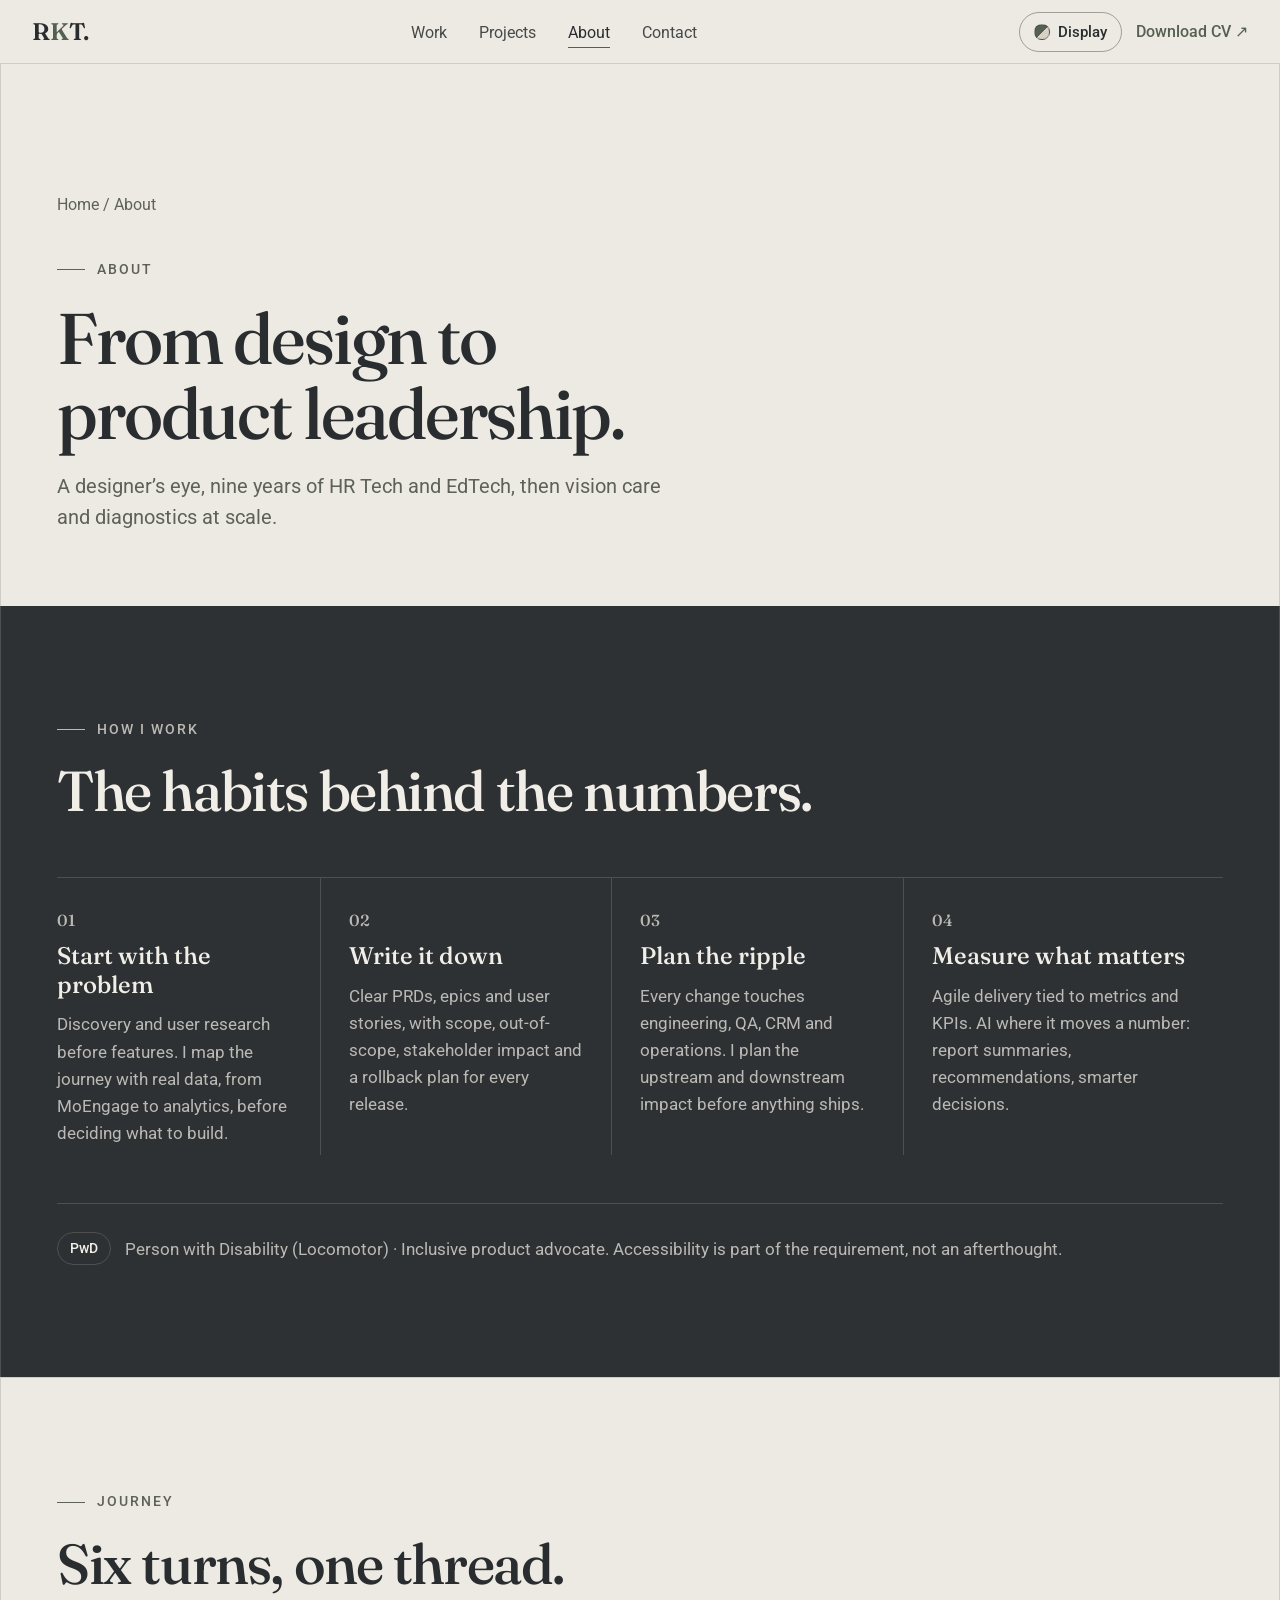
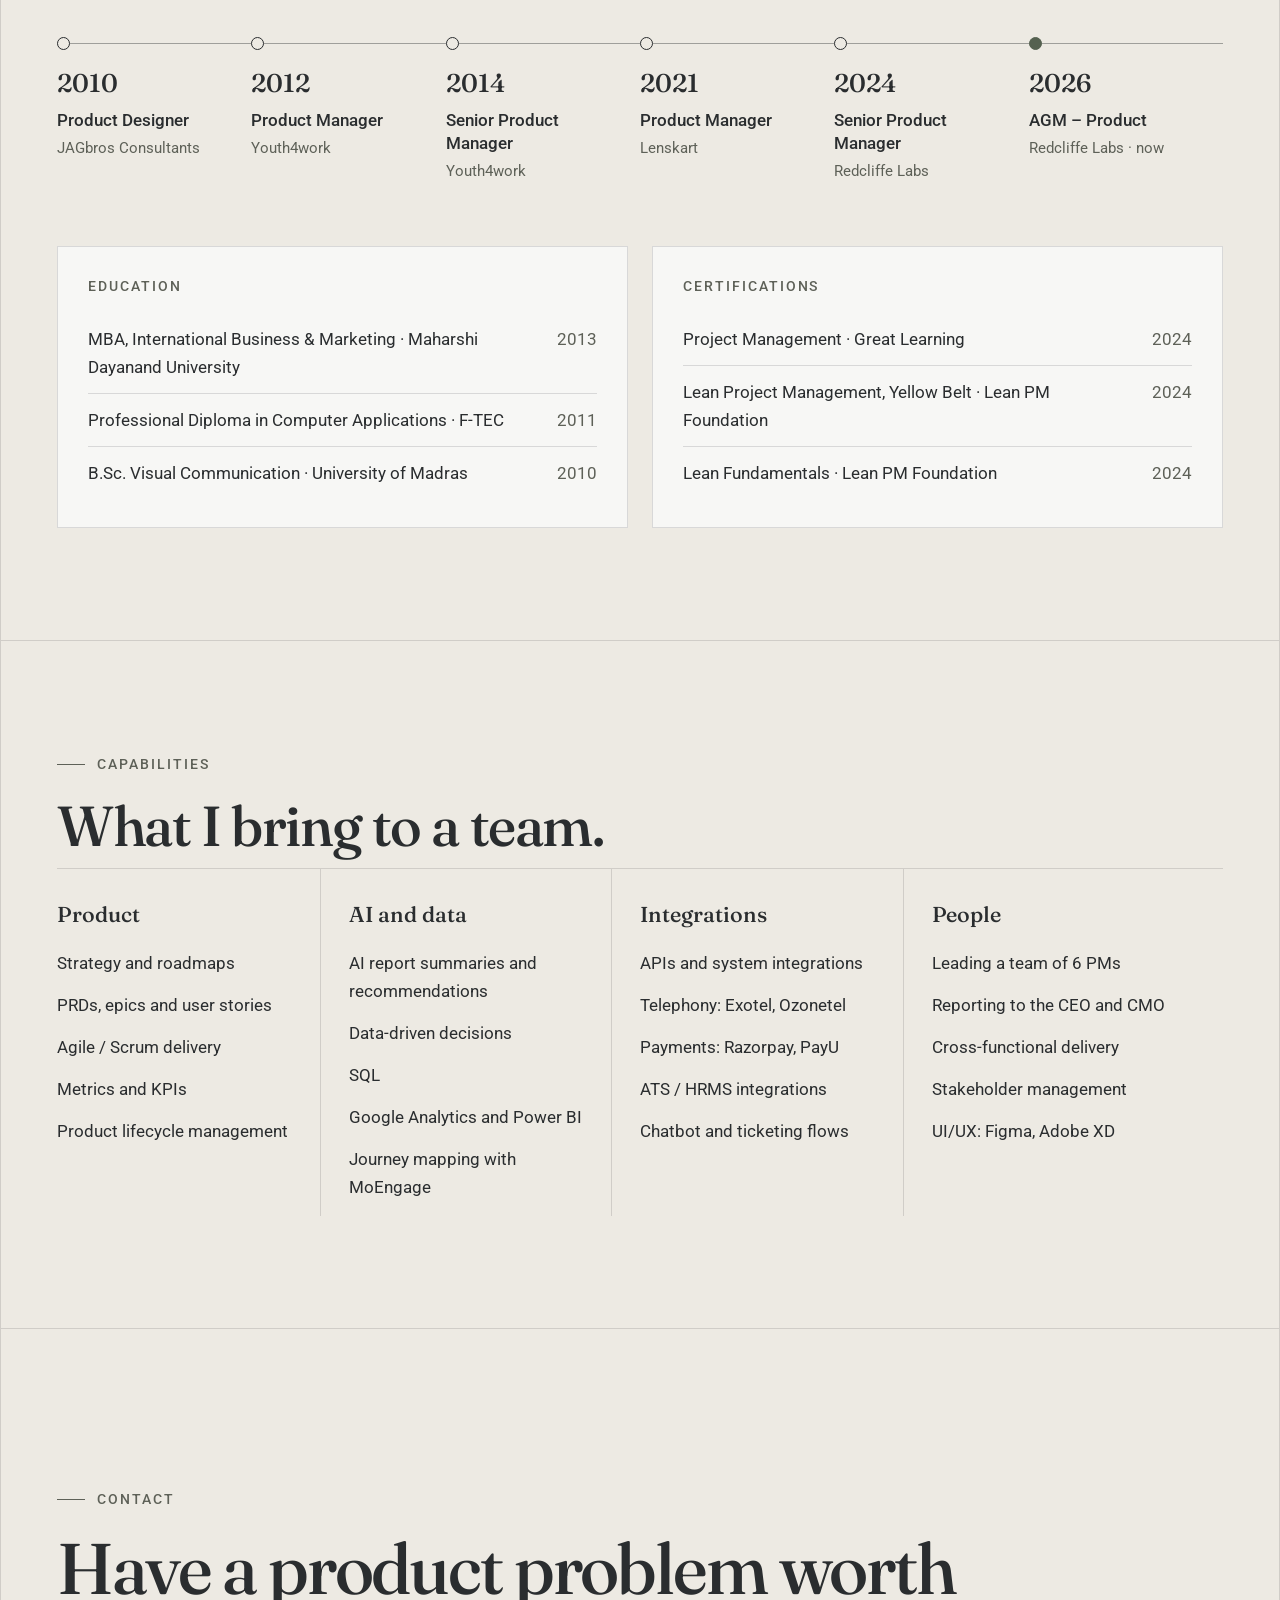
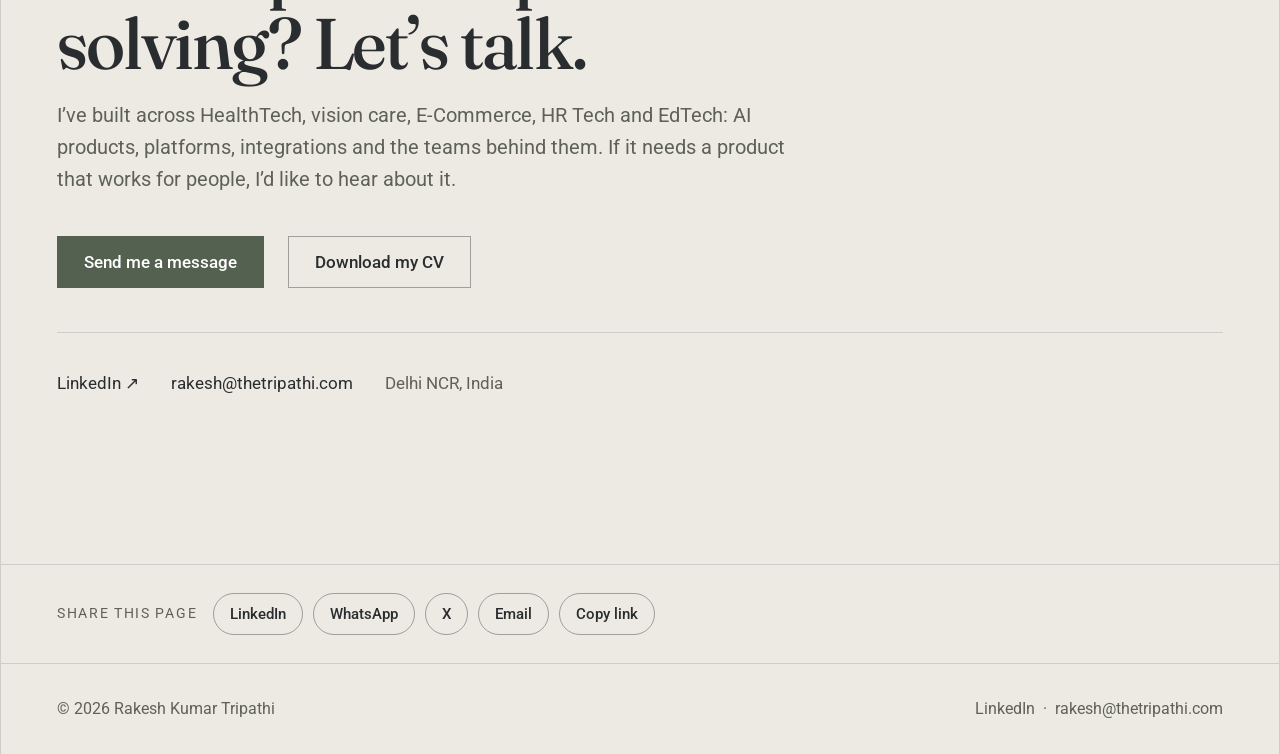
==== commit 3620ad30: "Add share bar, tighten descriptions, name variants and llms.txt for SEO" ====
--- a/about/index.html
+++ b/about/index.html
@@ -17,6 +17,7 @@
 <meta property="og:title" content="About – journey, education and skills | Rakesh Kumar Tripathi">
 <meta property="og:description" content="From product designer in 2010 to AGM – Product at Redcliffe Labs: how Rakesh Kumar Tripathi works, his journey, education, certifications and capabilities.">
 <meta property="og:image" content="https://thetripathi.com/assets/img/rakesh-tripathi-share.jpg">
+<meta property="og:image:type" content="image/jpeg">
 <meta property="og:image:width" content="1200">
 <meta property="og:image:height" content="630">
 <meta property="og:image:alt" content="Rakesh Kumar Tripathi, AGM – Product at Redcliffe Labs. Complex problems, scalable products.">
@@ -24,6 +25,7 @@
 <meta name="twitter:card" content="summary_large_image">
 <meta name="twitter:title" content="About – journey, education and skills | Rakesh Kumar Tripathi">
 <meta name="twitter:description" content="From product designer in 2010 to AGM – Product at Redcliffe Labs: how Rakesh Kumar Tripathi works, his journey, education, certifications and capabilities.">
+<meta name="twitter:image:alt" content="Rakesh Kumar Tripathi, AGM – Product at Redcliffe Labs. Complex problems, scalable products.">
 <meta name="twitter:image" content="https://thetripathi.com/assets/img/rakesh-tripathi-share.jpg">
 <script type="application/ld+json">
 {
@@ -58,7 +60,7 @@
    "@type": "Person",
    "@id": "https://thetripathi.com/#person",
    "name": "Rakesh Kumar Tripathi",
-   "alternateName": "RKT",
+   "alternateName": ["Rakesh Tripathi", "RKT", "thetripathi"],
    "url": "https://thetripathi.com/",
    "image": "https://thetripathi.com/assets/img/rakesh-tripathi-share.jpg",
    "jobTitle": "AGM - Product",
@@ -117,7 +119,7 @@
 <link rel="preconnect" href="https://fonts.googleapis.com">
 <link rel="preconnect" href="https://fonts.gstatic.com" crossorigin>
 <link href="https://fonts.googleapis.com/css2?family=Fraunces:opsz,wght@9..144,400;9..144,500;9..144,600&family=Roboto:wght@400;500&display=swap" rel="stylesheet">
-<link rel="stylesheet" href="/assets/css/site.css">
+<link rel="stylesheet" href="/assets/css/site.css?v=3">
 <!-- Microsoft Clarity -->
 <script>
   (function(c,l,a,r,i,t,y){c[a]=c[a]||function(){(c[a].q=c[a].q||[]).push(arguments)};
@@ -206,6 +208,6 @@
   <span>&copy; <span data-year>2026</span> Rakesh Kumar Tripathi</span>
   <span><a href="https://www.linkedin.com/in/thetripathi-rakesh/" target="_blank" rel="noopener" data-track="social_click|engagement|LinkedIn">LinkedIn</a> &nbsp;·&nbsp; <a href="mailto:rakesh@thetripathi.com" data-track="social_click|engagement|Email">rakesh@thetripathi.com</a></span>
 </div></footer>
-<script src="/assets/js/site.js" defer></script>
+<script src="/assets/js/site.js?v=4" defer></script>
 </body>
 </html>
--- a/assets/css/site.css
+++ b/assets/css/site.css
@@ -236,6 +236,14 @@
 .prose .detail-quote{font:400 clamp(1.4rem,2.2vw,1.8rem)/1.4 'Fraunces',Georgia,serif;border-left:3px solid var(--accent);padding:6px 0 6px 26px;margin:36px 0}
 .next-case{display:flex;justify-content:space-between;align-items:center;gap:16px;flex-wrap:wrap;padding-top:40px;padding-bottom:40px}
 .next-case a{text-decoration:none}
+.share{display:flex;flex-wrap:wrap;align-items:center;gap:10px}
+.share-l{font-size:.875rem;letter-spacing:.12em;text-transform:uppercase;color:var(--muted);margin-right:6px}
+.share-b{display:inline-flex;align-items:center;min-height:42px;padding:8px 16px;border:1px solid var(--line-strong);border-radius:999px;background:none;color:var(--ink);font:500 .9375rem 'Roboto',sans-serif;text-decoration:none;cursor:pointer}
+.share-b:hover{border-color:var(--ink)}
+.share-b:focus-visible{outline:2px solid var(--accent);outline-offset:2px}
+.share-ok{font-size:.9375rem;color:var(--accent);min-width:1px}
+.share-band{border-top:1px solid var(--line)}
+.share-band .wrap{padding-top:28px;padding-bottom:28px}
 .next-case .label{font-size:.875rem;letter-spacing:.14em;text-transform:uppercase;color:var(--muted)}
 .next-case .title{font:500 1.6rem/1.2 'Fraunces',Georgia,serif;margin-top:6px;display:block}
 .next-case a:hover .title{text-decoration:underline;text-underline-offset:5px}
